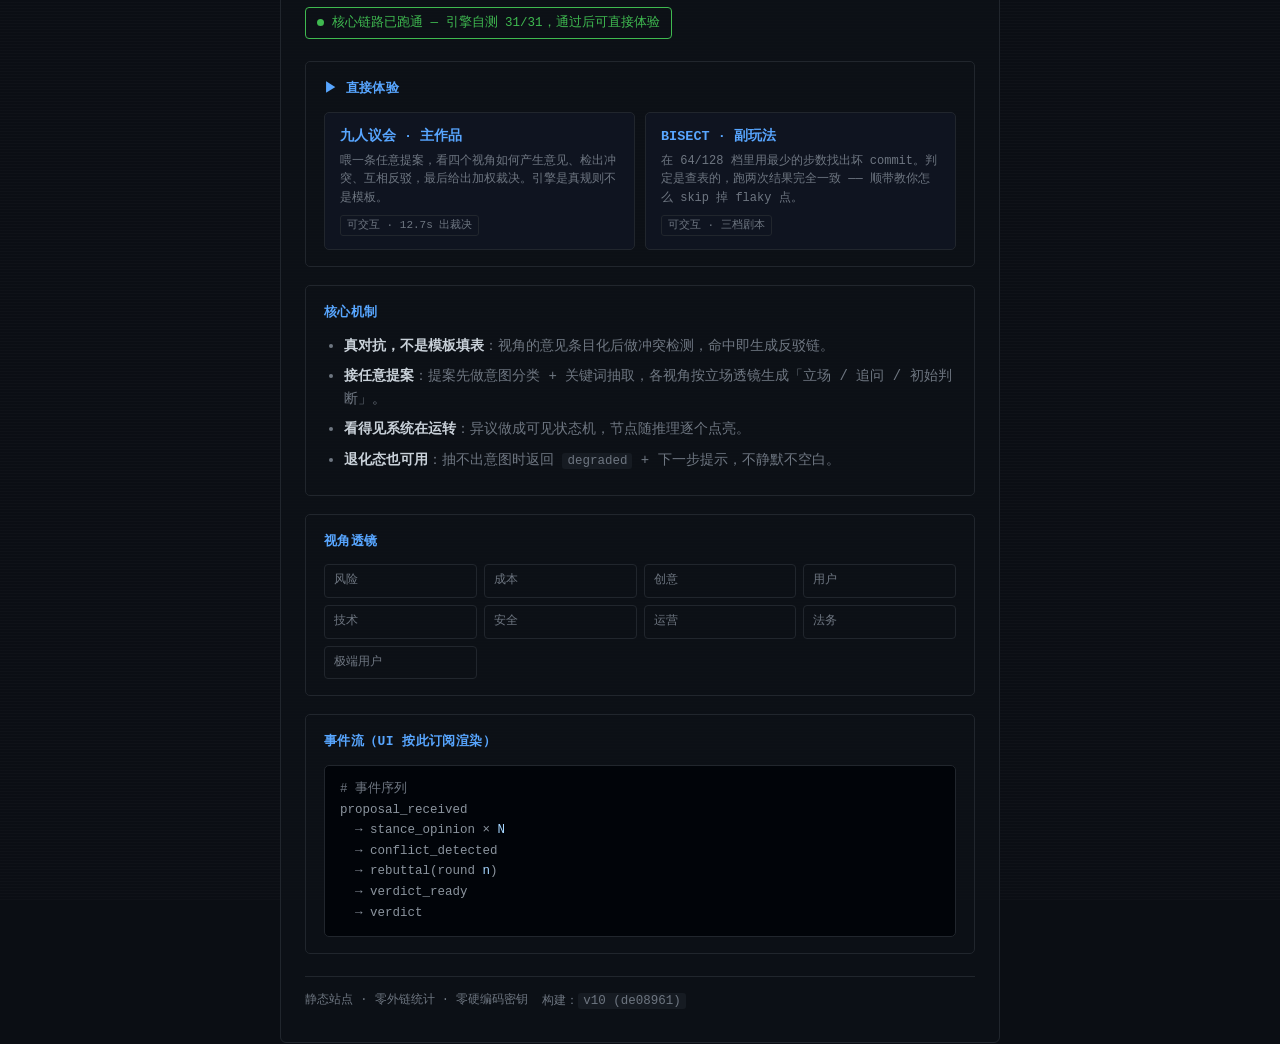
==== index.html @ fadf417d "restore: 回滚事故恢复合入（DSH侧--ref恢复+step-5的v0.17收起版全量找回）——音量面板全套（滑块/开关/持久化/拖移/默认收起）回归+deploy子页留痕扩展保留；versi" ====
<!DOCTYPE html>
<html lang="zh-CN">
<head>
<meta charset="utf-8">
<meta name="viewport" content="width=device-width, initial-scale=1">
<title>九人议会 · 多视角审议台</title>
<meta name="description" content="1024 造物挑战 · 九人议会 —— 把一次决策拆给九个视角，让对抗可见、可追溯。">
<!-- 评审体验链接防护：零外链统计、零第三方脚本、零硬编码密钥（见 .nojekyll 与 deploy 脚本的核验） -->
<meta name="build-version" content="v10">
<!-- ⚠️ deploy 脚本会在推送前把下面这行替换成真实的 commit SHA。
     留着是为了让「线上是哪一版」随时可查（不查就不知道推上去的是哪次改动）。 -->
<meta name="build-commit" content="de08961">
<meta name="build-content" content="c251eba4d5fe">
<link rel="icon" href="data:image/svg+xml,%3Csvg xmlns='http://www.w3.org/2000/svg' viewBox='0 0 16 16'%3E%3Crect width='16' height='16' rx='2' fill='%230b0e14'/%3E%3Cpath d='M3 5l3 3-3 3M8.5 11H13' stroke='%2358a6ff' stroke-width='1.4' fill='none' stroke-linecap='round'/%3E%3C/svg%3E">
<style>
  :root {
    --bg: #0b0e14;
    --fg: #c9d1d9;
    --dim: #6e7681;
    --accent: #58a6ff;
    --warn: #d29922;
    --ok: #3fb950;
    --line: #21262d;
  }
  * { box-sizing: border-box; }
  html, body {
    margin: 0; padding: 0; height: 100%;
    background: var(--bg); color: var(--fg);
    font-family: ui-monospace, SFMono-Regular, "SF Mono", Menlo, Consolas, "Liberation Mono", monospace;
    font-size: 14px; line-height: 1.65;
  }
  body {
    display: flex; align-items: center; justify-content: center;
    padding: 24px;
    background-image:
      repeating-linear-gradient(0deg, rgba(255,255,255,.014) 0 1px, transparent 1px 3px);
  }
  .wrap { width: 100%; max-width: 720px; }
  .frame { border: 1px solid var(--line); border-radius: 6px; background: rgba(13,17,23,.72); }
  .bar {
    display: flex; align-items: center; gap: 8px;
    padding: 9px 14px; border-bottom: 1px solid var(--line);
    font-size: 12px; color: var(--dim);
  }
  .dot { width: 10px; height: 10px; border-radius: 50%; background: #30363d; }
  .dot.a { background: #ff5f56; } .dot.b { background: #ffbd2e; } .dot.c { background: #27c93f; }
  .bar .sp { margin-left: auto; }
  .body { padding: 26px 24px 30px; }
  h1 { margin: 0 0 4px; font-size: 22px; letter-spacing: .5px; color: #e6edf3; font-weight: 600; }
  .sub { color: var(--dim); margin: 0 0 22px; font-size: 13px; }
  .status {
    display: inline-flex; align-items: center; gap: 8px;
    border: 1px solid var(--warn); color: var(--warn);
    border-radius: 4px; padding: 5px 11px; font-size: 12.5px; margin-bottom: 22px;
  }
  .blink { width: 7px; height: 7px; border-radius: 50%; background: var(--warn); animation: b 1.4s steps(2) infinite; }
  @keyframes b { 50% { opacity: .25; } }
  .panel { border: 1px solid var(--line); border-radius: 5px; padding: 16px 18px; margin-bottom: 18px; }
  .panel h2 { margin: 0 0 12px; font-size: 13px; color: var(--accent); font-weight: 600; letter-spacing: .4px; }
  ol, ul { margin: 0; padding-left: 20px; }
  li { margin: 7px 0; color: var(--dim); }
  li b { color: var(--fg); font-weight: 600; }
  .lens { display: grid; grid-template-columns: repeat(auto-fill, minmax(150px, 1fr)); gap: 7px; }
  .lens span { border: 1px solid var(--line); border-radius: 4px; padding: 6px 9px; font-size: 12px; color: var(--dim); }
  .cta { display: grid; grid-template-columns: repeat(auto-fit, minmax(240px, 1fr)); gap: 10px; }
  .cta a {
    display: block; text-decoration: none; color: var(--fg);
    border: 1px solid var(--line); border-radius: 5px; padding: 13px 15px;
    background: #0f1420; transition: border-color .15s, background .15s;
  }
  .cta a:hover { border-color: var(--accent); background: #121a28; }
  .cta a b { display: block; font-size: 13.5px; color: var(--accent); margin-bottom: 4px; font-weight: 600; }
  .cta a span { display: block; font-size: 12px; color: var(--dim); line-height: 1.55; }
  .cta a .tag {
    display: inline-block; margin-top: 7px; border: 1px solid var(--line);
    border-radius: 3px; padding: 1px 6px; font-size: 11px; color: var(--dim);
  }
  .live { border-color: var(--ok); color: var(--ok); }
  .live .blink { background: var(--ok); }
  pre {
    margin: 0; padding: 13px 15px; overflow-x: auto;
    background: #010409; border: 1px solid var(--line); border-radius: 5px;
    font-size: 12.5px; color: #8b949e;
  }
  pre .k { color: #79c0ff; } pre .s { color: #a5d6ff; } pre .c { color: #6e7681; }
  footer { margin-top: 22px; padding-top: 14px; border-top: 1px solid var(--line); color: var(--dim); font-size: 12px; display: flex; gap: 14px; flex-wrap: wrap; }
  code { background: #161b22; padding: 1px 5px; border-radius: 3px; font-size: 12.5px; }
</style>
</head>
<body>
  <div class="wrap">
    <div class="frame">
      <div class="bar">
        <span class="dot a"></span><span class="dot b"></span><span class="dot c"></span>
        <span>九人议会 — 多视角审议台</span>
        <span class="sp">1024 造物挑战 · 已上线</span>
      </div>

      <div class="body">
        <h1>九人议会 · 多视角审议台</h1>
        <p class="sub">把一次决策拆给多个视角，让对抗可见、可追溯、可复现。</p>

        <div class="status live"><span class="blink"></span> 核心链路已跑通 — 引擎自测 31/31，通过后可直接体验</div>

        <div class="panel">
          <h2>▶ 直接体验</h2>
          <div class="cta">
            <a href="./council/index.html">
              <b>九人议会 · 主作品</b>
              <span>喂一条任意提案，看四个视角如何产生意见、检出冲突、互相反驳，最后给出加权裁决。引擎是真规则不是模板。</span>
              <span class="tag">可交互 · 12.7s 出裁决</span>
            </a>
            <a href="./bisect/index.html">
              <b>BISECT · 副玩法</b>
              <span>在 64/128 档里用最少的步数找出坏 commit。判定是查表的，跑两次结果完全一致 —— 顺带教你怎么 skip 掉 flaky 点。</span>
              <span class="tag">可交互 · 三档剧本</span>
            </a>
          </div>
        </div>

        <div class="panel">
          <h2>核心机制</h2>
          <ul>
            <li><b>真对抗，不是模板填表</b>：视角的意见条目化后做冲突检测，命中即生成反驳链。</li>
            <li><b>接任意提案</b>：提案先做意图分类 + 关键词抽取，各视角按立场透镜生成「立场 / 追问 / 初始判断」。</li>
            <li><b>看得见系统在运转</b>：异议做成可见状态机，节点随推理逐个点亮。</li>
            <li><b>退化态也可用</b>：抽不出意图时返回 <code>degraded</code> + 下一步提示，不静默不空白。</li>
          </ul>
        </div>

        <div class="panel">
          <h2>视角透镜</h2>
          <div class="lens">
            <span>风险</span><span>成本</span><span>创意</span><span>用户</span>
            <span>技术</span><span>安全</span><span>运营</span><span>法务</span><span>极端用户</span>
          </div>
        </div>

        <div class="panel">
          <h2>事件流（UI 按此订阅渲染）</h2>
<pre><span class="c"># 事件序列</span>
proposal_received
  → stance_opinion × <span class="s">N</span>
  → conflict_detected
  → rebuttal(round <span class="s">n</span>)
  → verdict_ready
  → verdict</pre>
        </div>

        <footer>
          <span>静态站点 · 零外链统计 · 零硬编码密钥</span>
          <span>构建：<code id="build-tag">…</code></span>
        </footer>
      </div>
    </div>
  </div>
  <script>
    // 版本号从 meta 读，避免与 deploy 注入的 build-* 留痕脱节
    (function () {
      var tag = document.getElementById("build-tag");
      var v = document.querySelector('meta[name="build-version"]')?.content || "?";
      var c = document.querySelector('meta[name="build-commit"]')?.content || "?";
      if (tag) tag.textContent = v + " (" + c + ")";
    })();
  </script>
</body>
</html>
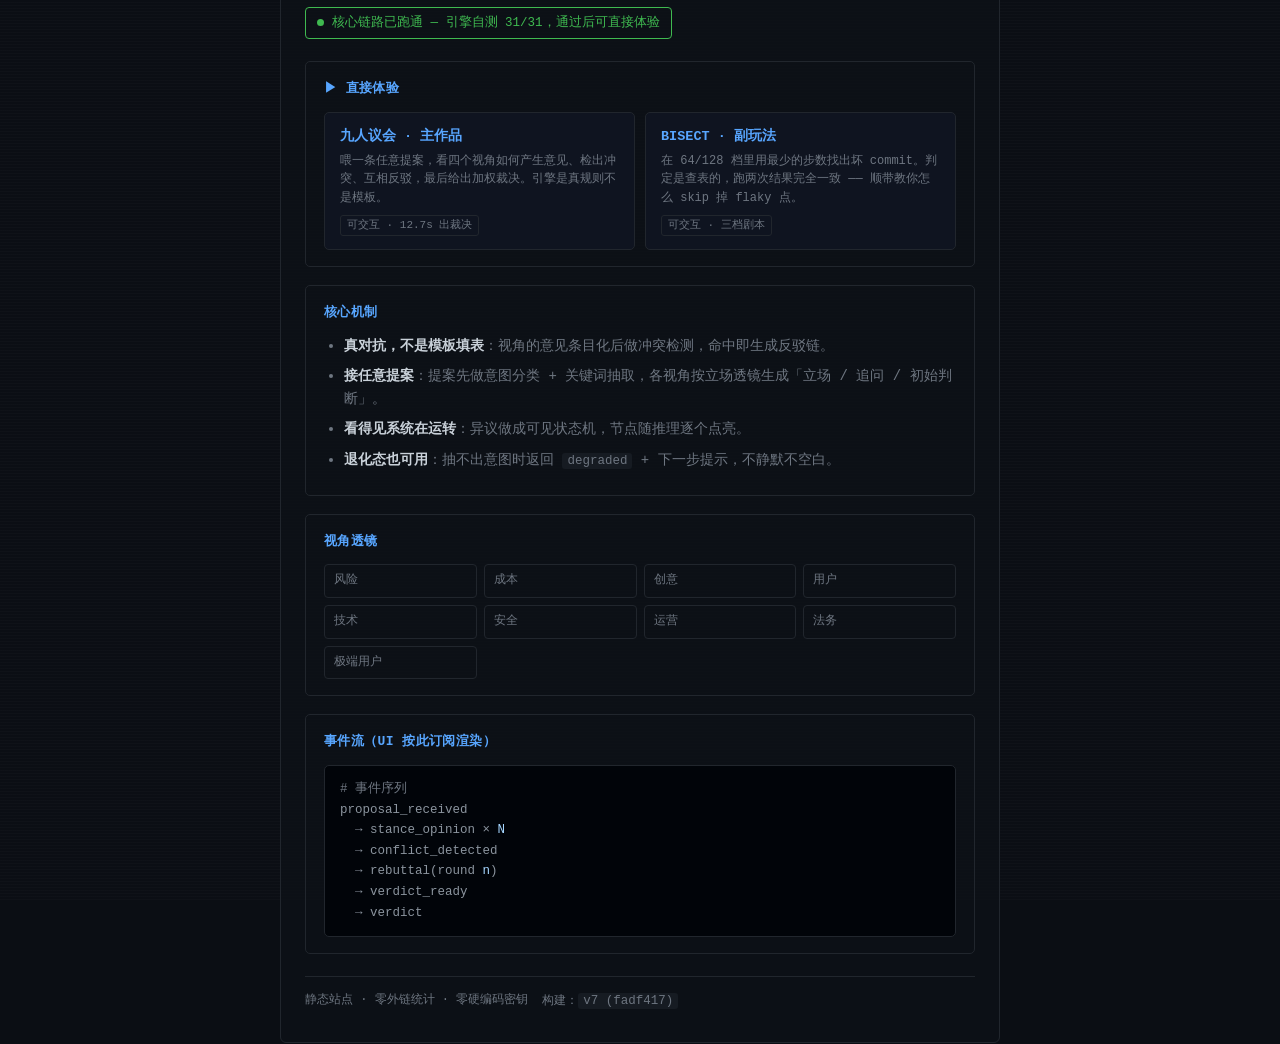
==== commit ca66caba: "chore: 版本留痕 v7 (c251eba4d5fe)" ====
--- a/index.html
+++ b/index.html
@@ -6,10 +6,10 @@
 <title>九人议会 · 多视角审议台</title>
 <meta name="description" content="1024 造物挑战 · 九人议会 —— 把一次决策拆给九个视角，让对抗可见、可追溯。">
 <!-- 评审体验链接防护：零外链统计、零第三方脚本、零硬编码密钥（见 .nojekyll 与 deploy 脚本的核验） -->
-<meta name="build-version" content="v10">
+<meta name="build-version" content="v7">
 <!-- ⚠️ deploy 脚本会在推送前把下面这行替换成真实的 commit SHA。
      留着是为了让「线上是哪一版」随时可查（不查就不知道推上去的是哪次改动）。 -->
-<meta name="build-commit" content="de08961">
+<meta name="build-commit" content="fadf417">
 <meta name="build-content" content="c251eba4d5fe">
 <link rel="icon" href="data:image/svg+xml,%3Csvg xmlns='http://www.w3.org/2000/svg' viewBox='0 0 16 16'%3E%3Crect width='16' height='16' rx='2' fill='%230b0e14'/%3E%3Cpath d='M3 5l3 3-3 3M8.5 11H13' stroke='%2358a6ff' stroke-width='1.4' fill='none' stroke-linecap='round'/%3E%3C/svg%3E">
 <style>
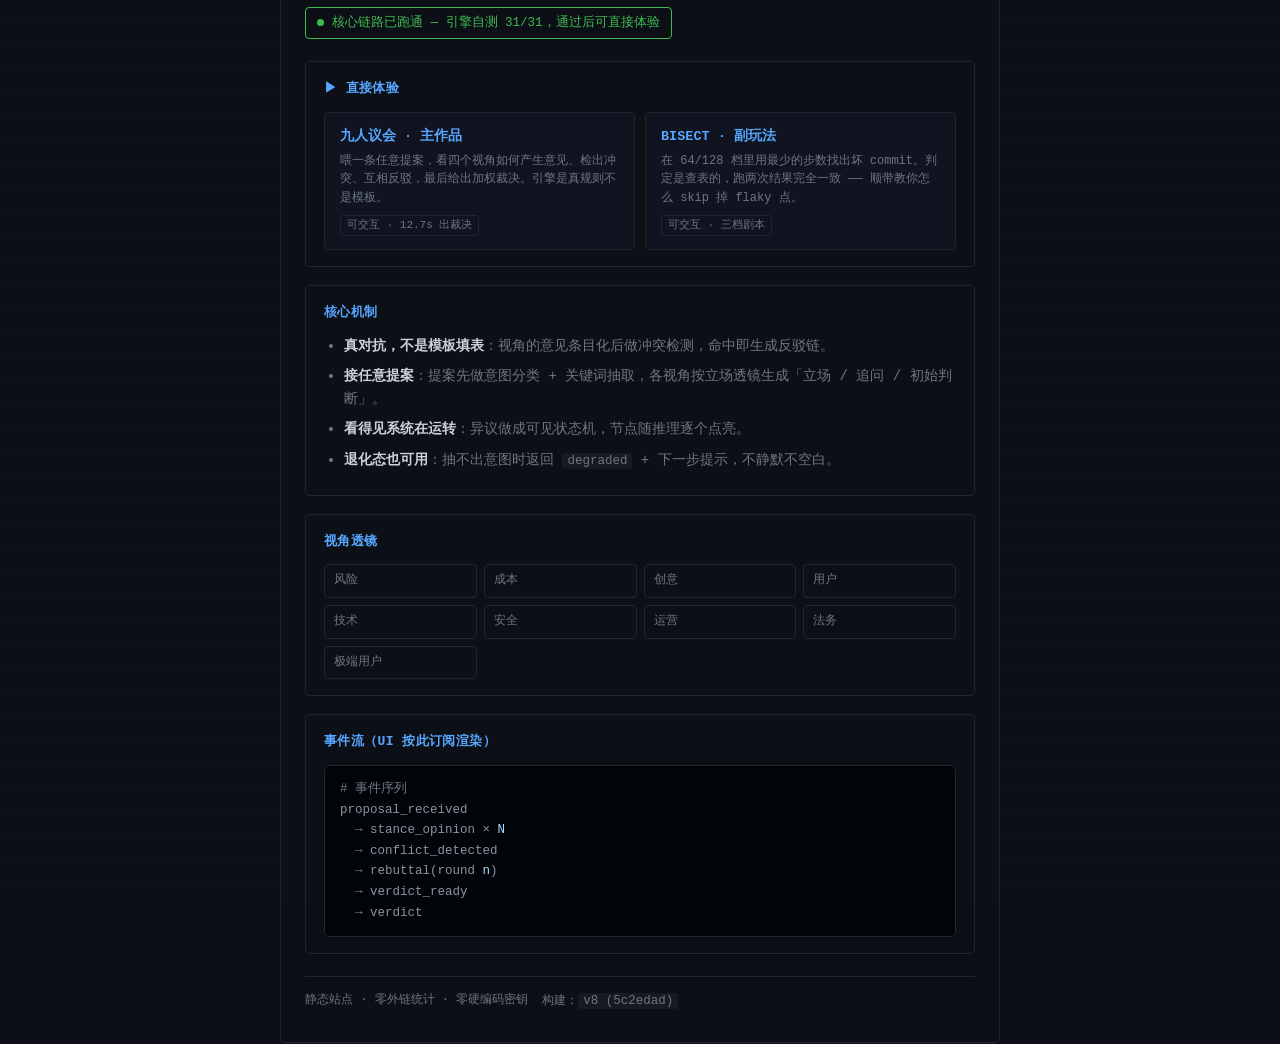
==== commit 65b49c53: "chore: 版本留痕 v8 (c251eba4d5fe)" ====
--- a/index.html
+++ b/index.html
@@ -6,10 +6,10 @@
 <title>九人议会 · 多视角审议台</title>
 <meta name="description" content="1024 造物挑战 · 九人议会 —— 把一次决策拆给九个视角，让对抗可见、可追溯。">
 <!-- 评审体验链接防护：零外链统计、零第三方脚本、零硬编码密钥（见 .nojekyll 与 deploy 脚本的核验） -->
-<meta name="build-version" content="v7">
+<meta name="build-version" content="v8">
 <!-- ⚠️ deploy 脚本会在推送前把下面这行替换成真实的 commit SHA。
      留着是为了让「线上是哪一版」随时可查（不查就不知道推上去的是哪次改动）。 -->
-<meta name="build-commit" content="fadf417">
+<meta name="build-commit" content="5c2edad">
 <meta name="build-content" content="c251eba4d5fe">
 <link rel="icon" href="data:image/svg+xml,%3Csvg xmlns='http://www.w3.org/2000/svg' viewBox='0 0 16 16'%3E%3Crect width='16' height='16' rx='2' fill='%230b0e14'/%3E%3Cpath d='M3 5l3 3-3 3M8.5 11H13' stroke='%2358a6ff' stroke-width='1.4' fill='none' stroke-linecap='round'/%3E%3C/svg%3E">
 <style>
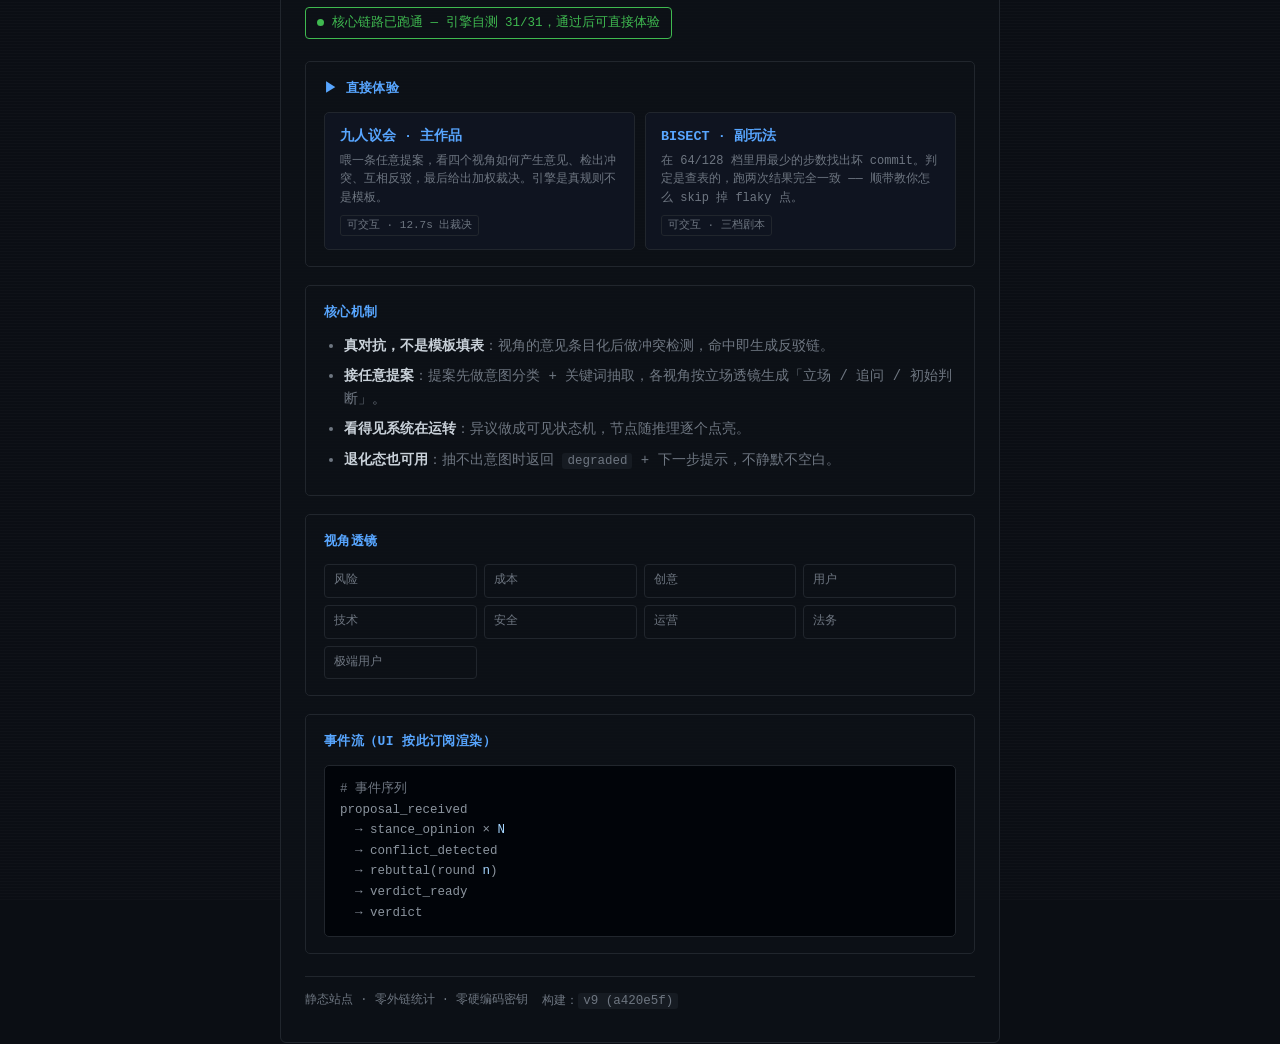
==== commit 37089cff: "chore: 版本留痕 v9 (c251eba4d5fe)" ====
--- a/index.html
+++ b/index.html
@@ -6,10 +6,10 @@
 <title>九人议会 · 多视角审议台</title>
 <meta name="description" content="1024 造物挑战 · 九人议会 —— 把一次决策拆给九个视角，让对抗可见、可追溯。">
 <!-- 评审体验链接防护：零外链统计、零第三方脚本、零硬编码密钥（见 .nojekyll 与 deploy 脚本的核验） -->
-<meta name="build-version" content="v8">
+<meta name="build-version" content="v9">
 <!-- ⚠️ deploy 脚本会在推送前把下面这行替换成真实的 commit SHA。
      留着是为了让「线上是哪一版」随时可查（不查就不知道推上去的是哪次改动）。 -->
-<meta name="build-commit" content="5c2edad">
+<meta name="build-commit" content="a420e5f">
 <meta name="build-content" content="c251eba4d5fe">
 <link rel="icon" href="data:image/svg+xml,%3Csvg xmlns='http://www.w3.org/2000/svg' viewBox='0 0 16 16'%3E%3Crect width='16' height='16' rx='2' fill='%230b0e14'/%3E%3Cpath d='M3 5l3 3-3 3M8.5 11H13' stroke='%2358a6ff' stroke-width='1.4' fill='none' stroke-linecap='round'/%3E%3C/svg%3E">
 <style>
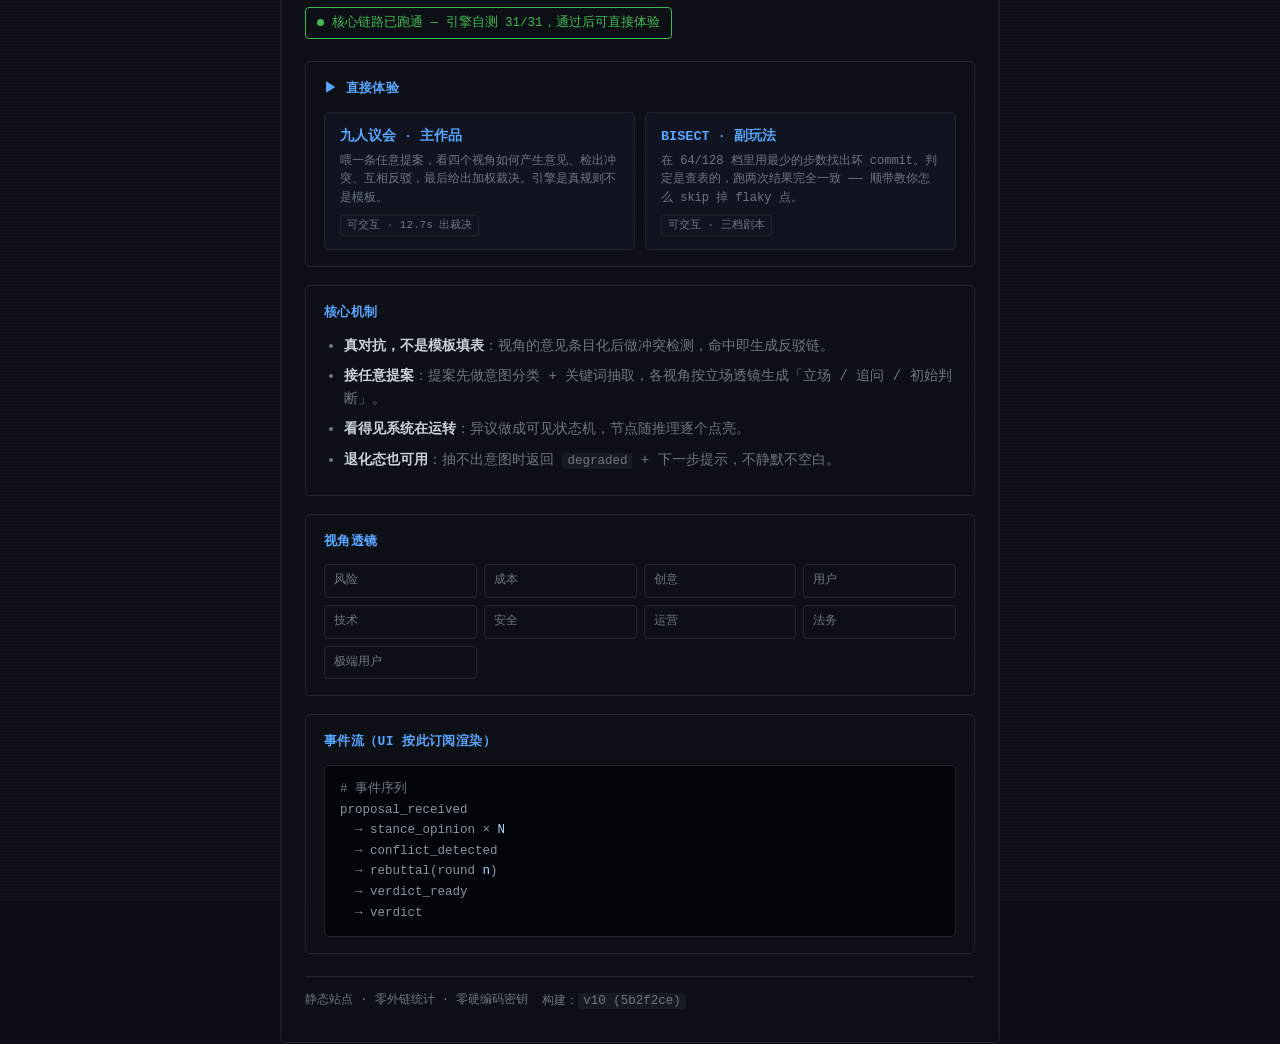
==== commit 4d811dfc: "chore: 版本留痕 v10 (c251eba4d5fe)" ====
--- a/index.html
+++ b/index.html
@@ -6,10 +6,10 @@
 <title>九人议会 · 多视角审议台</title>
 <meta name="description" content="1024 造物挑战 · 九人议会 —— 把一次决策拆给九个视角，让对抗可见、可追溯。">
 <!-- 评审体验链接防护：零外链统计、零第三方脚本、零硬编码密钥（见 .nojekyll 与 deploy 脚本的核验） -->
-<meta name="build-version" content="v9">
+<meta name="build-version" content="v10">
 <!-- ⚠️ deploy 脚本会在推送前把下面这行替换成真实的 commit SHA。
      留着是为了让「线上是哪一版」随时可查（不查就不知道推上去的是哪次改动）。 -->
-<meta name="build-commit" content="a420e5f">
+<meta name="build-commit" content="5b2f2ce">
 <meta name="build-content" content="c251eba4d5fe">
 <link rel="icon" href="data:image/svg+xml,%3Csvg xmlns='http://www.w3.org/2000/svg' viewBox='0 0 16 16'%3E%3Crect width='16' height='16' rx='2' fill='%230b0e14'/%3E%3Cpath d='M3 5l3 3-3 3M8.5 11H13' stroke='%2358a6ff' stroke-width='1.4' fill='none' stroke-linecap='round'/%3E%3C/svg%3E">
 <style>
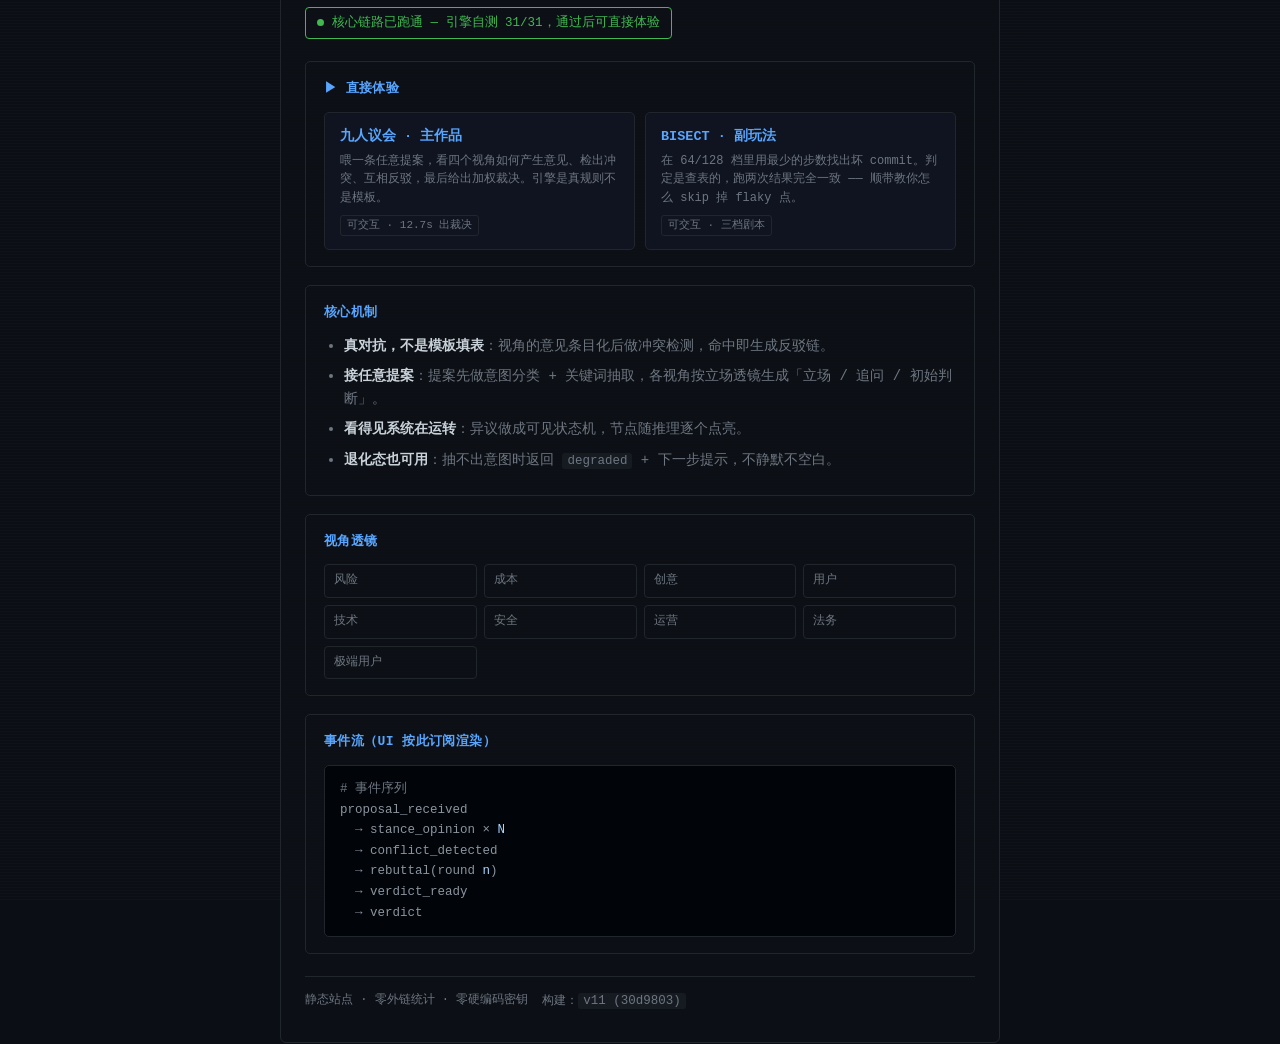
==== commit d5028793: "chore: 版本留痕 v11 (c30ce189c347)" ====
--- a/index.html
+++ b/index.html
@@ -6,11 +6,11 @@
 <title>九人议会 · 多视角审议台</title>
 <meta name="description" content="1024 造物挑战 · 九人议会 —— 把一次决策拆给九个视角，让对抗可见、可追溯。">
 <!-- 评审体验链接防护：零外链统计、零第三方脚本、零硬编码密钥（见 .nojekyll 与 deploy 脚本的核验） -->
-<meta name="build-version" content="v10">
+<meta name="build-version" content="v11">
 <!-- ⚠️ deploy 脚本会在推送前把下面这行替换成真实的 commit SHA。
      留着是为了让「线上是哪一版」随时可查（不查就不知道推上去的是哪次改动）。 -->
-<meta name="build-commit" content="5b2f2ce">
-<meta name="build-content" content="c251eba4d5fe">
+<meta name="build-commit" content="30d9803">
+<meta name="build-content" content="c30ce189c347">
 <link rel="icon" href="data:image/svg+xml,%3Csvg xmlns='http://www.w3.org/2000/svg' viewBox='0 0 16 16'%3E%3Crect width='16' height='16' rx='2' fill='%230b0e14'/%3E%3Cpath d='M3 5l3 3-3 3M8.5 11H13' stroke='%2358a6ff' stroke-width='1.4' fill='none' stroke-linecap='round'/%3E%3C/svg%3E">
 <style>
   :root {
@@ -155,6 +155,27 @@
     </div>
   </div>
   <script>
+/* WorkBuddy sites：静态资源不带 ?sharecode= 会 403（无 cookie 时）。
+   本页的直达卡片（九人议会 / BISECT）也是裸路径 ⇒ 点击会跳到 403 错误页。
+   这里统一给所有内部 <a href> 补上 sharecode（sharecode 从当前页面 URL 动态取）。
+   —— 该问题只在 WorkBuddy sites 托管时出现；GitHub Pages 无此限制。 */
+(function () {
+  var sc = new URL(location.href).searchParams.get('sharecode') || '';
+  if (!sc) return;
+  var q = '?sharecode=' + encodeURIComponent(sc);
+  var fix = function () {
+    document.querySelectorAll('a[href]').forEach(function (a) {
+      var href = a.getAttribute('href') || '';
+      if (!href || href.charAt(0) === '#' || /^(https?:)?\/\//.test(href) || href.indexOf('sharecode=') >= 0) return;
+      if (href.indexOf('.html') < 0) return;
+      a.setAttribute('href', href + q);
+    });
+  };
+  fix();
+  if (document.readyState === 'loading') document.addEventListener('DOMContentLoaded', fix);
+})();
+</script>
+<script>
     // 版本号从 meta 读，避免与 deploy 注入的 build-* 留痕脱节
     (function () {
       var tag = document.getElementById("build-tag");
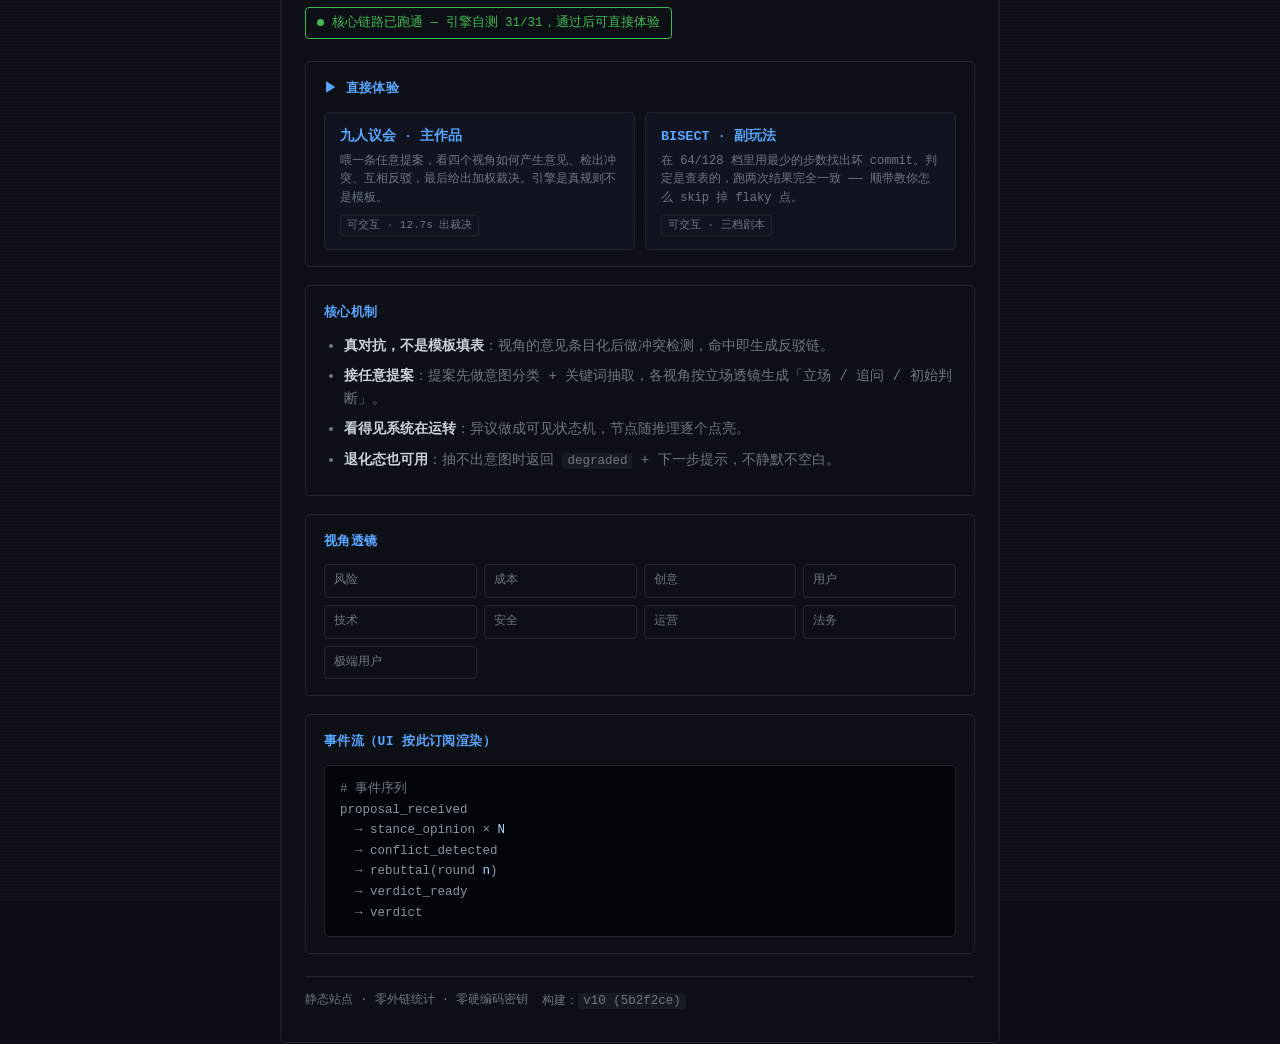
==== commit 30d98037: "fix(council,bisect,root): 页面内导航链接也补 sharecode（Buddy 的 worst-case 场景发现的盲点） Buddy 用 worst-case.js 测出一个" ====
--- a/index.html
+++ b/index.html
@@ -6,11 +6,11 @@
 <title>九人议会 · 多视角审议台</title>
 <meta name="description" content="1024 造物挑战 · 九人议会 —— 把一次决策拆给九个视角，让对抗可见、可追溯。">
 <!-- 评审体验链接防护：零外链统计、零第三方脚本、零硬编码密钥（见 .nojekyll 与 deploy 脚本的核验） -->
-<meta name="build-version" content="v11">
+<meta name="build-version" content="v10">
 <!-- ⚠️ deploy 脚本会在推送前把下面这行替换成真实的 commit SHA。
      留着是为了让「线上是哪一版」随时可查（不查就不知道推上去的是哪次改动）。 -->
-<meta name="build-commit" content="30d9803">
-<meta name="build-content" content="c30ce189c347">
+<meta name="build-commit" content="5b2f2ce">
+<meta name="build-content" content="c251eba4d5fe">
 <link rel="icon" href="data:image/svg+xml,%3Csvg xmlns='http://www.w3.org/2000/svg' viewBox='0 0 16 16'%3E%3Crect width='16' height='16' rx='2' fill='%230b0e14'/%3E%3Cpath d='M3 5l3 3-3 3M8.5 11H13' stroke='%2358a6ff' stroke-width='1.4' fill='none' stroke-linecap='round'/%3E%3C/svg%3E">
 <style>
   :root {
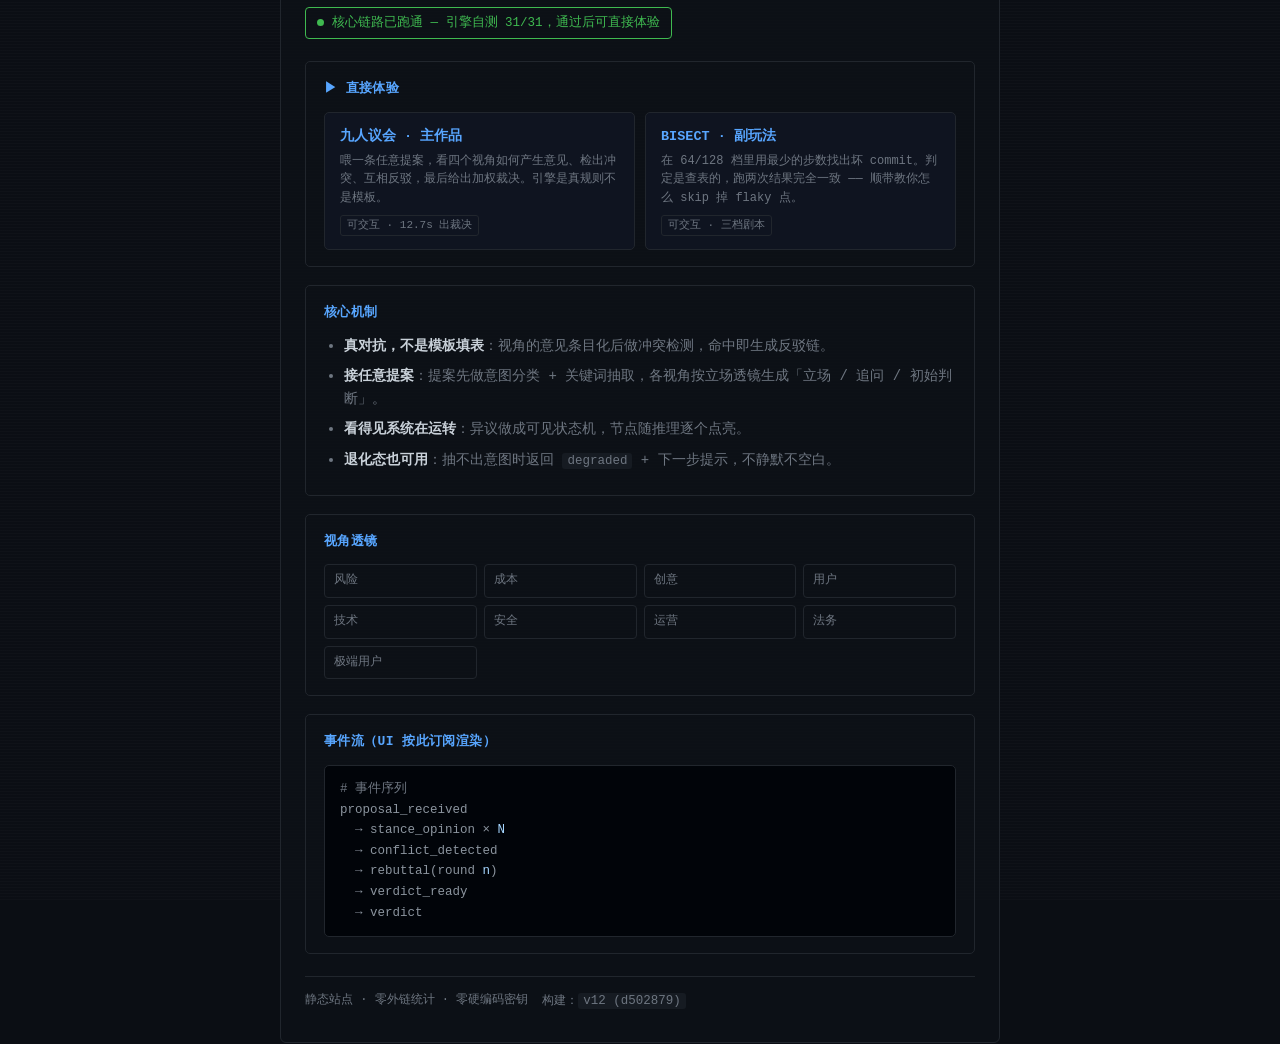
==== commit 3f7ec7cf: "chore: 版本留痕 v12 (c30ce189c347)" ====
--- a/index.html
+++ b/index.html
@@ -6,11 +6,11 @@
 <title>九人议会 · 多视角审议台</title>
 <meta name="description" content="1024 造物挑战 · 九人议会 —— 把一次决策拆给九个视角，让对抗可见、可追溯。">
 <!-- 评审体验链接防护：零外链统计、零第三方脚本、零硬编码密钥（见 .nojekyll 与 deploy 脚本的核验） -->
-<meta name="build-version" content="v10">
+<meta name="build-version" content="v12">
 <!-- ⚠️ deploy 脚本会在推送前把下面这行替换成真实的 commit SHA。
      留着是为了让「线上是哪一版」随时可查（不查就不知道推上去的是哪次改动）。 -->
-<meta name="build-commit" content="5b2f2ce">
-<meta name="build-content" content="c251eba4d5fe">
+<meta name="build-commit" content="d502879">
+<meta name="build-content" content="c30ce189c347">
 <link rel="icon" href="data:image/svg+xml,%3Csvg xmlns='http://www.w3.org/2000/svg' viewBox='0 0 16 16'%3E%3Crect width='16' height='16' rx='2' fill='%230b0e14'/%3E%3Cpath d='M3 5l3 3-3 3M8.5 11H13' stroke='%2358a6ff' stroke-width='1.4' fill='none' stroke-linecap='round'/%3E%3C/svg%3E">
 <style>
   :root {
